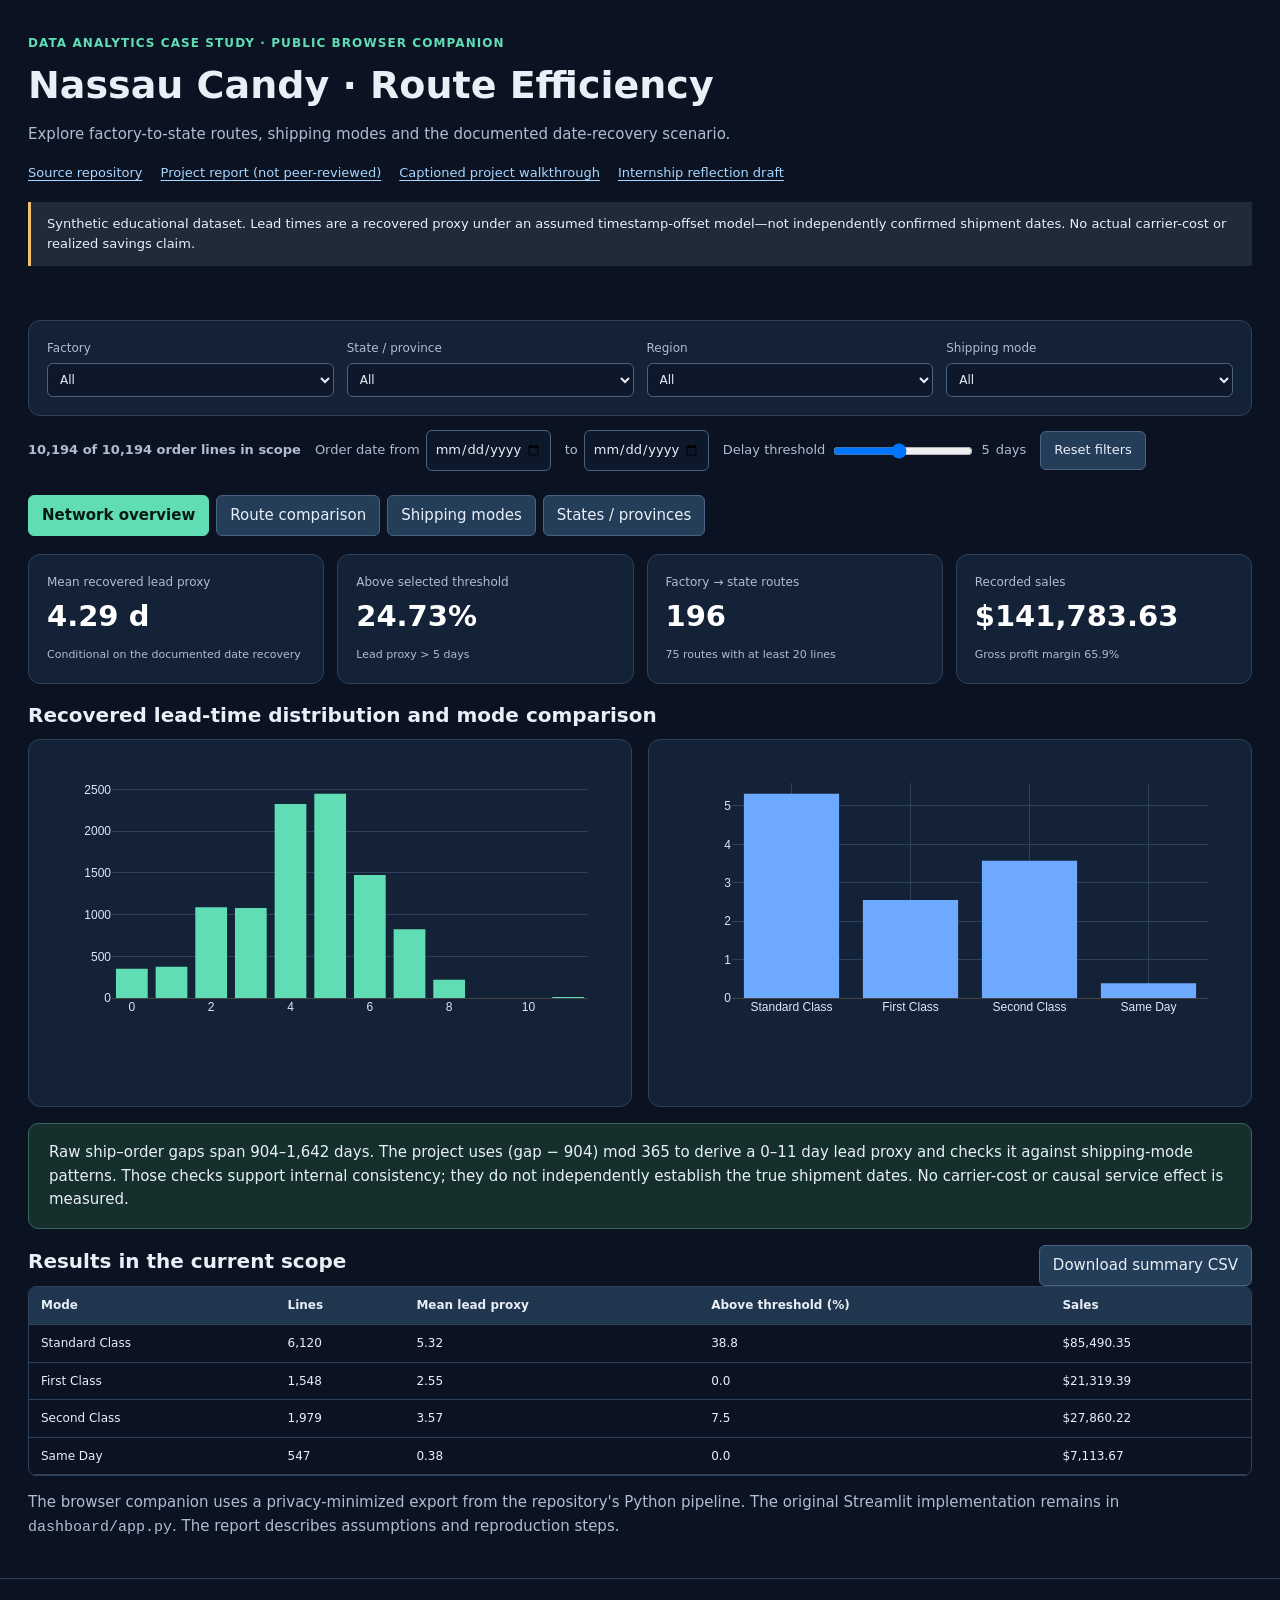
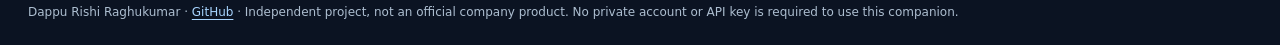
==== docs/index.html @ 2817ee98 "Publish companion web demo, technical report and captioned submission videos" ====
<!doctype html>
<html lang="en"><head><meta charset="utf-8"><meta name="viewport" content="width=device-width, initial-scale=1"><title>Nassau Candy · Route Efficiency | Dappu Rishi Raghukumar</title><meta name="description" content="Explore factory-to-state routes, shipping modes and the documented date-recovery scenario."><link rel="stylesheet" href="assets/style.css"><script src="assets/plotly.min.js" defer></script><script src="assets/app.js" defer></script></head>
<body><header><div class="eyebrow">Data analytics case study · Public browser companion</div><h1>Nassau Candy · Route Efficiency</h1><p class="sub">Explore factory-to-state routes, shipping modes and the documented date-recovery scenario.</p><div class="resources"><a href="https://github.com/rishi-1603/Factory-to-Customer-Shipping-Route-Efficiency-Analysis-for-Nassau-Candy-Distributor">Source repository</a><a href="project-report.pdf">Project report (not peer-reviewed)</a><a href="project-explanation.html">Captioned project walkthrough</a><a href="internship-reflection.html">Internship reflection draft</a></div><div class="notice">Synthetic educational dataset. Lead times are a recovered proxy under an assumed timestamp-offset model—not independently confirmed shipment dates. No actual carrier-cost or realized savings claim.</div></header>
<main><div class="filters"><label for="factory">Factory<select id="factory"><option value="">All</option></select></label><label for="state">State / province<select id="state"><option value="">All</option></select></label><label for="region">Region<select id="region"><option value="">All</option></select></label><label for="mode">Shipping mode<select id="mode"><option value="">All</option></select></label></div><div class="scope"><strong id="scope">Loading data…</strong><label for="fromDate">Order date from <input type="date" id="fromDate"></label><label for="toDate">to <input type="date" id="toDate"></label><label for="threshold">Delay threshold <input type="range" id="threshold" min="0" max="11" value="5"><span id="thresholdValue">5</span> days</label><button id="reset">Reset filters</button></div><div class="tabs" role="tablist" aria-label="Analysis sections"><button role="tab" aria-controls="viewPanel" aria-selected="true" data-tab="overview">Network overview</button><button role="tab" aria-controls="viewPanel" aria-selected="false" data-tab="routes">Route comparison</button><button role="tab" aria-controls="viewPanel" aria-selected="false" data-tab="modes">Shipping modes</button><button role="tab" aria-controls="viewPanel" aria-selected="false" data-tab="regions">States / provinces</button></div><p id="loading">Loading the de-identified analytical dataset…</p><div id="empty" class="empty" hidden>No records match these filters. Use Reset filters to restore the full dataset.</div><section id="output"><div id="kpis" class="kpis"></div><div role="tabpanel" id="viewPanel" tabindex="0"><h2 id="viewTitle">Analysis</h2><div class="charts"><div class="card"><div id="chart1" class="plot" role="img" aria-label="First analytical chart; numerical values are also in the table"></div></div><div class="card"><div id="chart2" class="plot" role="img" aria-label="Second analytical chart; numerical values are also in the table"></div></div></div><p id="insight" class="summary"></p><div class="split"><h2>Results in the current scope</h2><button id="download">Download summary CSV</button></div><div class="tablewrap" tabindex="0" role="region" aria-label="Analytical results table"><table><thead id="tableHead"></thead><tbody id="tableBody"></tbody></table></div></div></section><p class="muted">The browser companion uses a privacy-minimized export from the repository's Python pipeline. The original Streamlit implementation remains in <code>dashboard/app.py</code>. The report describes assumptions and reproduction steps.</p></main><footer>Dappu Rishi Raghukumar · <a href="https://github.com/rishi-1603">GitHub</a> · Independent project, not an official company product. No private account or API key is required to use this companion.</footer></body></html>
---- docs/assets/style.css ----
:root{--bg:#0b1322;--panel:#142237;--border:#2d415a;--text:#e8eff7;--muted:#adbed0;--accent:#61ddb5}*{box-sizing:border-box}body{margin:0;background:var(--bg);color:var(--text);font:15px/1.55 system-ui,Arial,sans-serif}a{color:#a8d5ff;text-underline-offset:3px}button,select,input{font:inherit}button,a,input,select{outline-offset:4px}button:focus-visible,a:focus-visible,input:focus-visible,select:focus-visible{outline:3px solid #f9cf65}header,main,footer{max-width:1280px;margin:auto;padding:24px 28px}header{padding-top:34px;padding-bottom:12px}.eyebrow{font-size:12px;letter-spacing:.09em;text-transform:uppercase;color:var(--accent);font-weight:700}h1{font-size:clamp(26px,4vw,38px);line-height:1.2;margin:10px 0}h2{font-size:20px;margin:0 0 8px}h3{font-size:16px;margin:0}.sub,.muted{color:var(--muted)}.sub{max-width:900px}.notice{padding:12px 16px;border-left:3px solid #ecc169;background:#202b39;font-size:13px;margin:18px 0}.resources{display:flex;flex-wrap:wrap;gap:9px 18px;margin:17px 0;font-size:13px}.filters{display:grid;grid-template-columns:repeat(4,minmax(0,1fr));gap:13px;background:var(--panel);padding:18px;border:1px solid var(--border);border-radius:12px}.filters label{display:flex;flex-direction:column;gap:6px;font-size:12px;color:var(--muted)}select,input{min-width:0;max-width:100%;background:#0d192a;color:var(--text);border:1px solid #4b6381;border-radius:6px;padding:8px}input[type=checkbox]{accent-color:var(--accent)}.scope{display:flex;align-items:center;gap:14px;flex-wrap:wrap;margin:14px 0;color:var(--muted);font-size:13px}.scope label{display:flex;align-items:center;gap:6px}.button,button{background:#243d58;color:var(--text);border:1px solid #4b6381;padding:8px 13px;border-radius:6px;cursor:pointer}.tabs{display:flex;gap:7px;flex-wrap:wrap;margin:24px 0 18px}.tabs button[aria-selected=true]{background:var(--accent);color:#071a13;border-color:var(--accent);font-weight:700}.kpis{display:grid;grid-template-columns:repeat(4,minmax(0,1fr));gap:13px;margin:16px 0}.kpi,.card{background:var(--panel);border:1px solid var(--border);border-radius:12px;padding:18px}.kpi .label{font-size:12px;color:var(--muted)}.value{font-size:29px;line-height:1.2;font-weight:750;margin:8px 0;color:#fff}.kpi small{color:var(--muted);font-size:11px}.charts{display:grid;grid-template-columns:1fr 1fr;gap:16px}.plot{width:100%;height:330px}.card p{font-size:13px;color:var(--muted)}.tablewrap{overflow:auto;max-height:480px;border:1px solid var(--border);border-radius:8px}table{border-collapse:collapse;width:100%;font-size:12px;text-align:left}th{background:#20354e;position:sticky;top:0;font-weight:650}td,th{padding:9px 12px;border-bottom:1px solid var(--border);white-space:nowrap}tbody tr:hover{background:#1d3048}.summary{padding:17px 20px;border:1px solid #37675a;background:#15302c;border-radius:10px;margin:16px 0}.empty{padding:40px;border:1px dashed var(--border);text-align:center;color:var(--muted)}[hidden]{display:none!important}.player{width:100%;max-width:1100px;background:#000;border:1px solid var(--border);border-radius:10px}footer{font-size:12px;color:var(--muted);border-top:1px solid var(--border)}.error{color:#ffb4b4}.split{display:flex;justify-content:space-between;gap:10px;align-items:center;flex-wrap:wrap}@media(max-width:800px){header,main,footer{padding:20px 16px}.filters,.kpis{grid-template-columns:repeat(2,minmax(0,1fr))}.charts{grid-template-columns:1fr}.value{font-size:25px}}@media(prefers-reduced-motion:reduce){*{scroll-behavior:auto!important}}
.charts>.card{min-width:0}.plot{min-width:0;overflow:hidden}.tablewrap{max-width:100%}
#threshold{width:140px}.scope label{max-width:100%;flex-wrap:wrap}.scope input[type=date]{max-width:170px}
@media(max-width:450px){.value{font-size:19px}.kpi{padding:14px}}
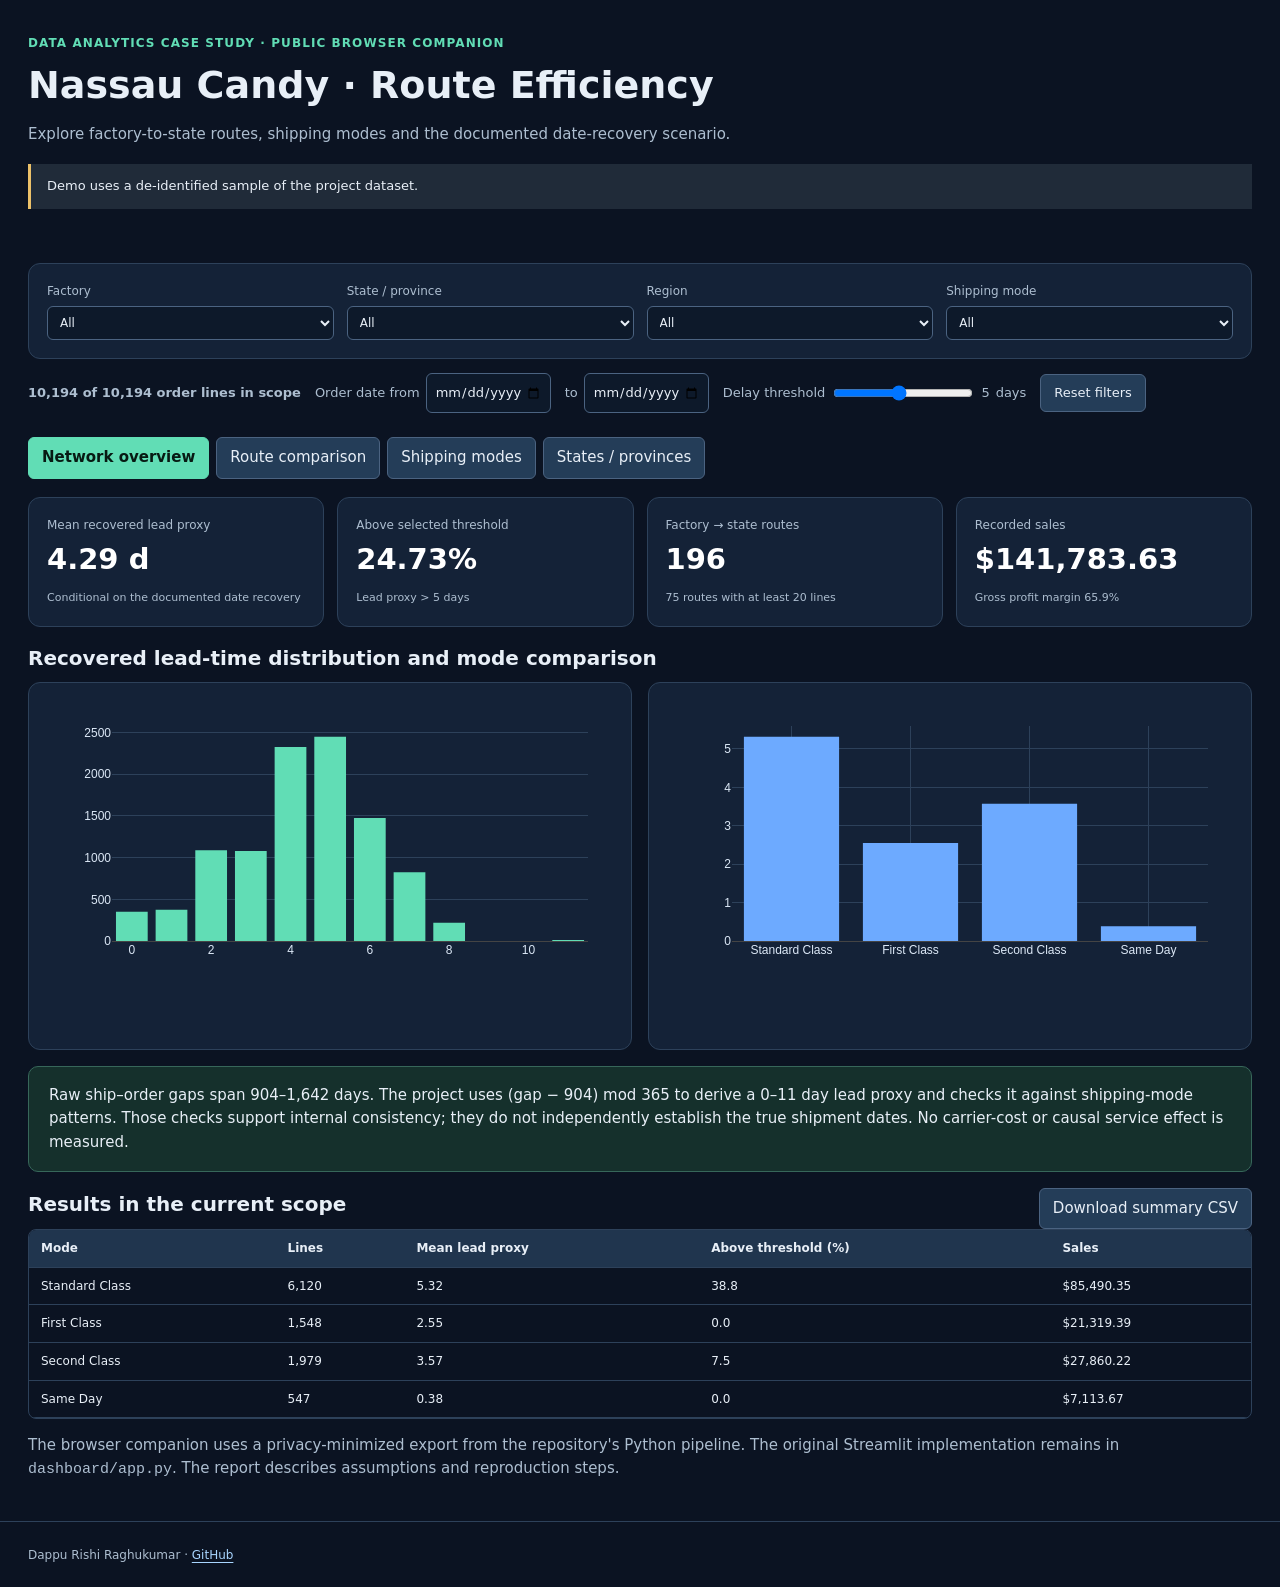
==== commit 7118f5a0: "ui: clean up dashboard header, remove repo links" ====
--- a/docs/index.html
+++ b/docs/index.html
@@ -1,4 +1,4 @@
 <!doctype html>
 <html lang="en"><head><meta charset="utf-8"><meta name="viewport" content="width=device-width, initial-scale=1"><title>Nassau Candy · Route Efficiency | Dappu Rishi Raghukumar</title><meta name="description" content="Explore factory-to-state routes, shipping modes and the documented date-recovery scenario."><link rel="stylesheet" href="assets/style.css"><script src="assets/plotly.min.js" defer></script><script src="assets/app.js" defer></script></head>
-<body><header><div class="eyebrow">Data analytics case study · Public browser companion</div><h1>Nassau Candy · Route Efficiency</h1><p class="sub">Explore factory-to-state routes, shipping modes and the documented date-recovery scenario.</p><div class="resources"><a href="https://github.com/rishi-1603/Factory-to-Customer-Shipping-Route-Efficiency-Analysis-for-Nassau-Candy-Distributor">Source repository</a><a href="project-report.pdf">Project report (not peer-reviewed)</a><a href="project-explanation.html">Captioned project walkthrough</a><a href="internship-reflection.html">Internship reflection draft</a></div><div class="notice">Synthetic educational dataset. Lead times are a recovered proxy under an assumed timestamp-offset model—not independently confirmed shipment dates. No actual carrier-cost or realized savings claim.</div></header>
-<main><div class="filters"><label for="factory">Factory<select id="factory"><option value="">All</option></select></label><label for="state">State / province<select id="state"><option value="">All</option></select></label><label for="region">Region<select id="region"><option value="">All</option></select></label><label for="mode">Shipping mode<select id="mode"><option value="">All</option></select></label></div><div class="scope"><strong id="scope">Loading data…</strong><label for="fromDate">Order date from <input type="date" id="fromDate"></label><label for="toDate">to <input type="date" id="toDate"></label><label for="threshold">Delay threshold <input type="range" id="threshold" min="0" max="11" value="5"><span id="thresholdValue">5</span> days</label><button id="reset">Reset filters</button></div><div class="tabs" role="tablist" aria-label="Analysis sections"><button role="tab" aria-controls="viewPanel" aria-selected="true" data-tab="overview">Network overview</button><button role="tab" aria-controls="viewPanel" aria-selected="false" data-tab="routes">Route comparison</button><button role="tab" aria-controls="viewPanel" aria-selected="false" data-tab="modes">Shipping modes</button><button role="tab" aria-controls="viewPanel" aria-selected="false" data-tab="regions">States / provinces</button></div><p id="loading">Loading the de-identified analytical dataset…</p><div id="empty" class="empty" hidden>No records match these filters. Use Reset filters to restore the full dataset.</div><section id="output"><div id="kpis" class="kpis"></div><div role="tabpanel" id="viewPanel" tabindex="0"><h2 id="viewTitle">Analysis</h2><div class="charts"><div class="card"><div id="chart1" class="plot" role="img" aria-label="First analytical chart; numerical values are also in the table"></div></div><div class="card"><div id="chart2" class="plot" role="img" aria-label="Second analytical chart; numerical values are also in the table"></div></div></div><p id="insight" class="summary"></p><div class="split"><h2>Results in the current scope</h2><button id="download">Download summary CSV</button></div><div class="tablewrap" tabindex="0" role="region" aria-label="Analytical results table"><table><thead id="tableHead"></thead><tbody id="tableBody"></tbody></table></div></div></section><p class="muted">The browser companion uses a privacy-minimized export from the repository's Python pipeline. The original Streamlit implementation remains in <code>dashboard/app.py</code>. The report describes assumptions and reproduction steps.</p></main><footer>Dappu Rishi Raghukumar · <a href="https://github.com/rishi-1603">GitHub</a> · Independent project, not an official company product. No private account or API key is required to use this companion.</footer></body></html>+<body><header><div class="eyebrow">Data analytics case study · Public browser companion</div><h1>Nassau Candy · Route Efficiency</h1><p class="sub">Explore factory-to-state routes, shipping modes and the documented date-recovery scenario.</p><div class="notice">Demo uses a de-identified sample of the project dataset.</div></header>
+<main><div class="filters"><label for="factory">Factory<select id="factory"><option value="">All</option></select></label><label for="state">State / province<select id="state"><option value="">All</option></select></label><label for="region">Region<select id="region"><option value="">All</option></select></label><label for="mode">Shipping mode<select id="mode"><option value="">All</option></select></label></div><div class="scope"><strong id="scope">Loading data…</strong><label for="fromDate">Order date from <input type="date" id="fromDate"></label><label for="toDate">to <input type="date" id="toDate"></label><label for="threshold">Delay threshold <input type="range" id="threshold" min="0" max="11" value="5"><span id="thresholdValue">5</span> days</label><button id="reset">Reset filters</button></div><div class="tabs" role="tablist" aria-label="Analysis sections"><button role="tab" aria-controls="viewPanel" aria-selected="true" data-tab="overview">Network overview</button><button role="tab" aria-controls="viewPanel" aria-selected="false" data-tab="routes">Route comparison</button><button role="tab" aria-controls="viewPanel" aria-selected="false" data-tab="modes">Shipping modes</button><button role="tab" aria-controls="viewPanel" aria-selected="false" data-tab="regions">States / provinces</button></div><p id="loading">Loading the de-identified analytical dataset…</p><div id="empty" class="empty" hidden>No records match these filters. Use Reset filters to restore the full dataset.</div><section id="output"><div id="kpis" class="kpis"></div><div role="tabpanel" id="viewPanel" tabindex="0"><h2 id="viewTitle">Analysis</h2><div class="charts"><div class="card"><div id="chart1" class="plot" role="img" aria-label="First analytical chart; numerical values are also in the table"></div></div><div class="card"><div id="chart2" class="plot" role="img" aria-label="Second analytical chart; numerical values are also in the table"></div></div></div><p id="insight" class="summary"></p><div class="split"><h2>Results in the current scope</h2><button id="download">Download summary CSV</button></div><div class="tablewrap" tabindex="0" role="region" aria-label="Analytical results table"><table><thead id="tableHead"></thead><tbody id="tableBody"></tbody></table></div></div></section><p class="muted">The browser companion uses a privacy-minimized export from the repository's Python pipeline. The original Streamlit implementation remains in <code>dashboard/app.py</code>. The report describes assumptions and reproduction steps.</p></main><footer>Dappu Rishi Raghukumar · <a href="https://github.com/rishi-1603">GitHub</a></footer></body></html>
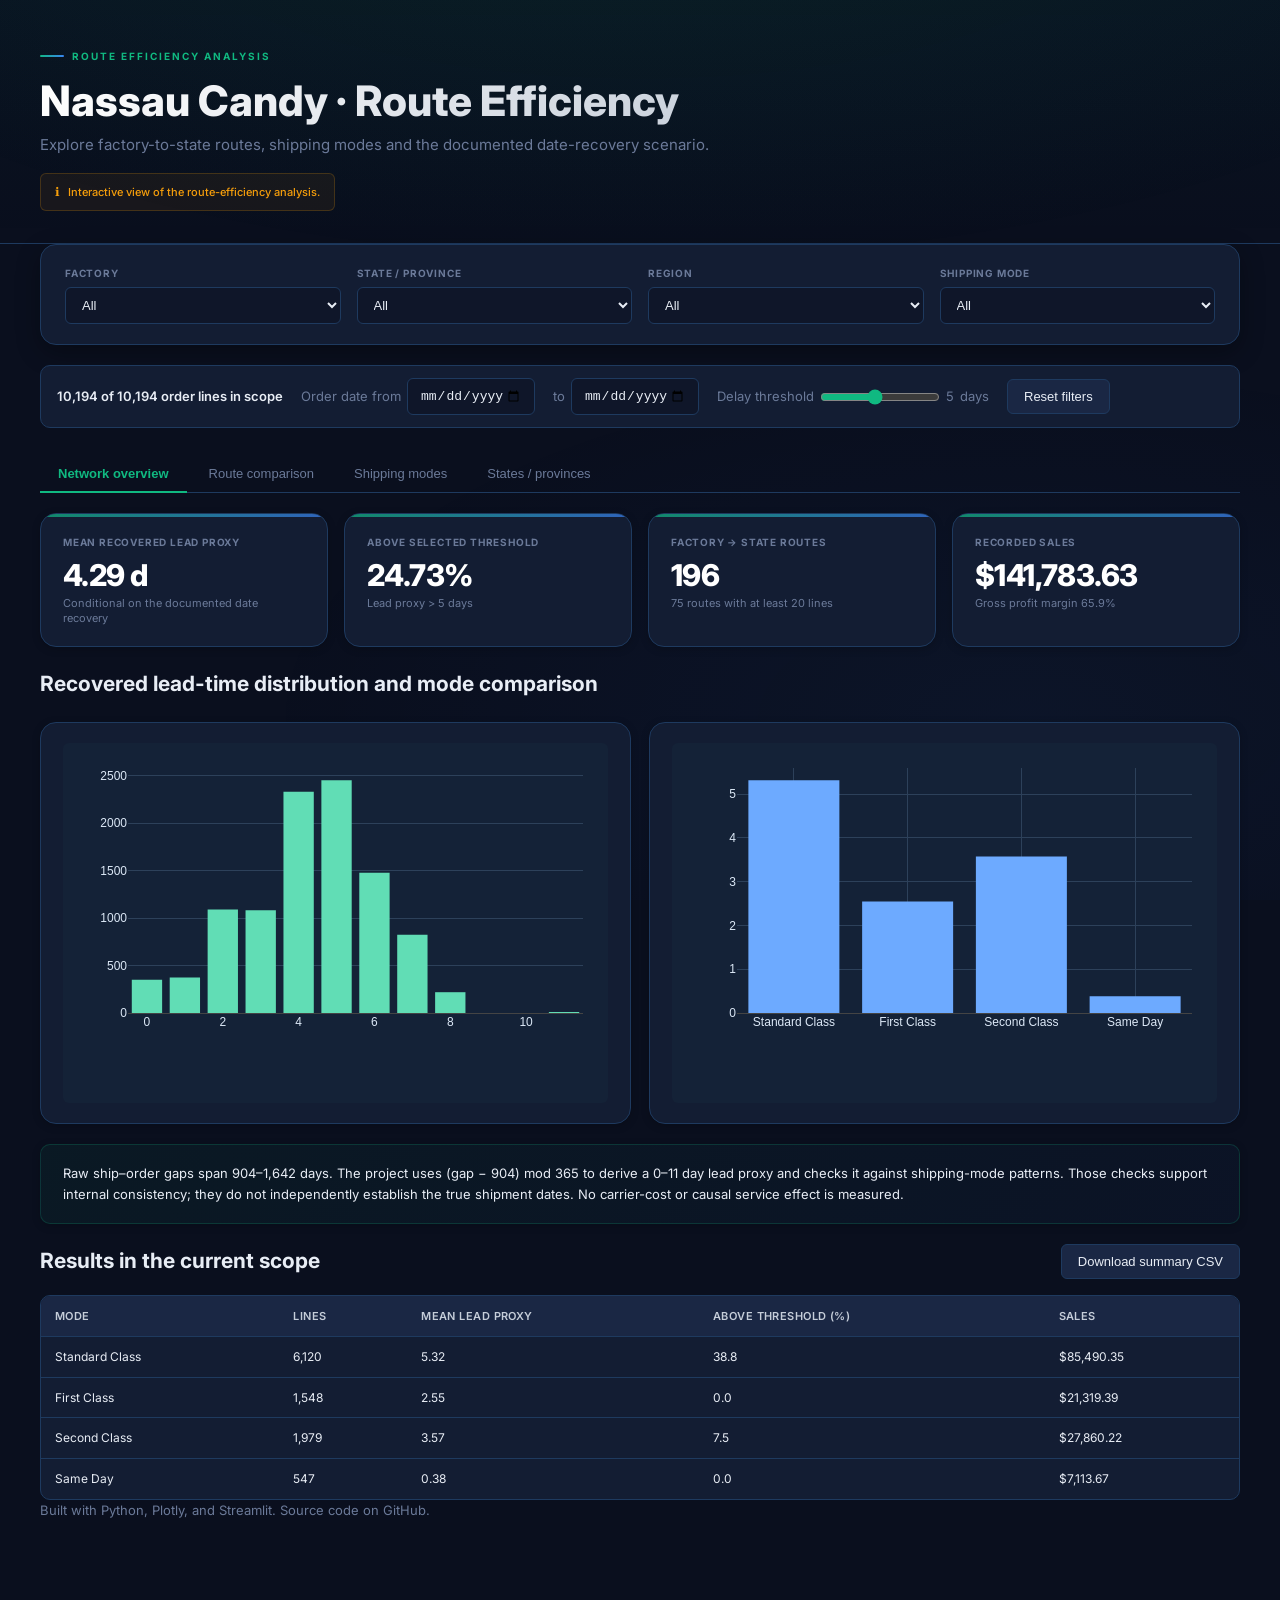
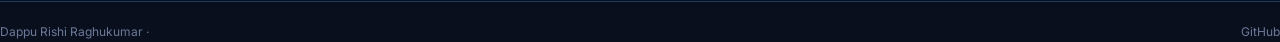
==== commit 916bb459: "ui: simplify dashboard text, remove AI-sounding language" ====
--- a/docs/index.html
+++ b/docs/index.html
@@ -1,4 +1,4 @@
 <!doctype html>
 <html lang="en"><head><meta charset="utf-8"><meta name="viewport" content="width=device-width, initial-scale=1"><title>Nassau Candy · Route Efficiency | Dappu Rishi Raghukumar</title><meta name="description" content="Explore factory-to-state routes, shipping modes and the documented date-recovery scenario."><link rel="stylesheet" href="assets/style.css"><script src="assets/plotly.min.js" defer></script><script src="assets/app.js" defer></script></head>
-<body><header><div class="eyebrow">Data analytics case study · Public browser companion</div><h1>Nassau Candy · Route Efficiency</h1><p class="sub">Explore factory-to-state routes, shipping modes and the documented date-recovery scenario.</p><div class="notice">Demo uses a de-identified sample of the project dataset.</div></header>
-<main><div class="filters"><label for="factory">Factory<select id="factory"><option value="">All</option></select></label><label for="state">State / province<select id="state"><option value="">All</option></select></label><label for="region">Region<select id="region"><option value="">All</option></select></label><label for="mode">Shipping mode<select id="mode"><option value="">All</option></select></label></div><div class="scope"><strong id="scope">Loading data…</strong><label for="fromDate">Order date from <input type="date" id="fromDate"></label><label for="toDate">to <input type="date" id="toDate"></label><label for="threshold">Delay threshold <input type="range" id="threshold" min="0" max="11" value="5"><span id="thresholdValue">5</span> days</label><button id="reset">Reset filters</button></div><div class="tabs" role="tablist" aria-label="Analysis sections"><button role="tab" aria-controls="viewPanel" aria-selected="true" data-tab="overview">Network overview</button><button role="tab" aria-controls="viewPanel" aria-selected="false" data-tab="routes">Route comparison</button><button role="tab" aria-controls="viewPanel" aria-selected="false" data-tab="modes">Shipping modes</button><button role="tab" aria-controls="viewPanel" aria-selected="false" data-tab="regions">States / provinces</button></div><p id="loading">Loading the de-identified analytical dataset…</p><div id="empty" class="empty" hidden>No records match these filters. Use Reset filters to restore the full dataset.</div><section id="output"><div id="kpis" class="kpis"></div><div role="tabpanel" id="viewPanel" tabindex="0"><h2 id="viewTitle">Analysis</h2><div class="charts"><div class="card"><div id="chart1" class="plot" role="img" aria-label="First analytical chart; numerical values are also in the table"></div></div><div class="card"><div id="chart2" class="plot" role="img" aria-label="Second analytical chart; numerical values are also in the table"></div></div></div><p id="insight" class="summary"></p><div class="split"><h2>Results in the current scope</h2><button id="download">Download summary CSV</button></div><div class="tablewrap" tabindex="0" role="region" aria-label="Analytical results table"><table><thead id="tableHead"></thead><tbody id="tableBody"></tbody></table></div></div></section><p class="muted">The browser companion uses a privacy-minimized export from the repository's Python pipeline. The original Streamlit implementation remains in <code>dashboard/app.py</code>. The report describes assumptions and reproduction steps.</p></main><footer>Dappu Rishi Raghukumar · <a href="https://github.com/rishi-1603">GitHub</a></footer></body></html>+<body><header><div class="eyebrow">Route Efficiency Analysis</div><h1>Nassau Candy · Route Efficiency</h1><p class="sub">Explore factory-to-state routes, shipping modes and the documented date-recovery scenario.</p><div class="notice">Interactive view of the route-efficiency analysis.</div></header>
+<main><div class="filters"><label for="factory">Factory<select id="factory"><option value="">All</option></select></label><label for="state">State / province<select id="state"><option value="">All</option></select></label><label for="region">Region<select id="region"><option value="">All</option></select></label><label for="mode">Shipping mode<select id="mode"><option value="">All</option></select></label></div><div class="scope"><strong id="scope">Loading data…</strong><label for="fromDate">Order date from <input type="date" id="fromDate"></label><label for="toDate">to <input type="date" id="toDate"></label><label for="threshold">Delay threshold <input type="range" id="threshold" min="0" max="11" value="5"><span id="thresholdValue">5</span> days</label><button id="reset">Reset filters</button></div><div class="tabs" role="tablist" aria-label="Analysis sections"><button role="tab" aria-controls="viewPanel" aria-selected="true" data-tab="overview">Network overview</button><button role="tab" aria-controls="viewPanel" aria-selected="false" data-tab="routes">Route comparison</button><button role="tab" aria-controls="viewPanel" aria-selected="false" data-tab="modes">Shipping modes</button><button role="tab" aria-controls="viewPanel" aria-selected="false" data-tab="regions">States / provinces</button></div><p id="loading">Loading the de-identified analytical dataset…</p><div id="empty" class="empty" hidden>No records match these filters. Use Reset filters to restore the full dataset.</div><section id="output"><div id="kpis" class="kpis"></div><div role="tabpanel" id="viewPanel" tabindex="0"><h2 id="viewTitle">Analysis</h2><div class="charts"><div class="card"><div id="chart1" class="plot" role="img" aria-label="First analytical chart; numerical values are also in the table"></div></div><div class="card"><div id="chart2" class="plot" role="img" aria-label="Second analytical chart; numerical values are also in the table"></div></div></div><p id="insight" class="summary"></p><div class="split"><h2>Results in the current scope</h2><button id="download">Download summary CSV</button></div><div class="tablewrap" tabindex="0" role="region" aria-label="Analytical results table"><table><thead id="tableHead"></thead><tbody id="tableBody"></tbody></table></div></div></section><p class="muted">Built with Python, Plotly, and Streamlit. Source code on GitHub.</p></main><footer>Dappu Rishi Raghukumar · <a href="https://github.com/rishi-1603">GitHub</a></footer></body></html>
--- a/docs/assets/style.css
+++ b/docs/assets/style.css
@@ -1,4 +1,456 @@
-:root{--bg:#0b1322;--panel:#142237;--border:#2d415a;--text:#e8eff7;--muted:#adbed0;--accent:#61ddb5}*{box-sizing:border-box}body{margin:0;background:var(--bg);color:var(--text);font:15px/1.55 system-ui,Arial,sans-serif}a{color:#a8d5ff;text-underline-offset:3px}button,select,input{font:inherit}button,a,input,select{outline-offset:4px}button:focus-visible,a:focus-visible,input:focus-visible,select:focus-visible{outline:3px solid #f9cf65}header,main,footer{max-width:1280px;margin:auto;padding:24px 28px}header{padding-top:34px;padding-bottom:12px}.eyebrow{font-size:12px;letter-spacing:.09em;text-transform:uppercase;color:var(--accent);font-weight:700}h1{font-size:clamp(26px,4vw,38px);line-height:1.2;margin:10px 0}h2{font-size:20px;margin:0 0 8px}h3{font-size:16px;margin:0}.sub,.muted{color:var(--muted)}.sub{max-width:900px}.notice{padding:12px 16px;border-left:3px solid #ecc169;background:#202b39;font-size:13px;margin:18px 0}.resources{display:flex;flex-wrap:wrap;gap:9px 18px;margin:17px 0;font-size:13px}.filters{display:grid;grid-template-columns:repeat(4,minmax(0,1fr));gap:13px;background:var(--panel);padding:18px;border:1px solid var(--border);border-radius:12px}.filters label{display:flex;flex-direction:column;gap:6px;font-size:12px;color:var(--muted)}select,input{min-width:0;max-width:100%;background:#0d192a;color:var(--text);border:1px solid #4b6381;border-radius:6px;padding:8px}input[type=checkbox]{accent-color:var(--accent)}.scope{display:flex;align-items:center;gap:14px;flex-wrap:wrap;margin:14px 0;color:var(--muted);font-size:13px}.scope label{display:flex;align-items:center;gap:6px}.button,button{background:#243d58;color:var(--text);border:1px solid #4b6381;padding:8px 13px;border-radius:6px;cursor:pointer}.tabs{display:flex;gap:7px;flex-wrap:wrap;margin:24px 0 18px}.tabs button[aria-selected=true]{background:var(--accent);color:#071a13;border-color:var(--accent);font-weight:700}.kpis{display:grid;grid-template-columns:repeat(4,minmax(0,1fr));gap:13px;margin:16px 0}.kpi,.card{background:var(--panel);border:1px solid var(--border);border-radius:12px;padding:18px}.kpi .label{font-size:12px;color:var(--muted)}.value{font-size:29px;line-height:1.2;font-weight:750;margin:8px 0;color:#fff}.kpi small{color:var(--muted);font-size:11px}.charts{display:grid;grid-template-columns:1fr 1fr;gap:16px}.plot{width:100%;height:330px}.card p{font-size:13px;color:var(--muted)}.tablewrap{overflow:auto;max-height:480px;border:1px solid var(--border);border-radius:8px}table{border-collapse:collapse;width:100%;font-size:12px;text-align:left}th{background:#20354e;position:sticky;top:0;font-weight:650}td,th{padding:9px 12px;border-bottom:1px solid var(--border);white-space:nowrap}tbody tr:hover{background:#1d3048}.summary{padding:17px 20px;border:1px solid #37675a;background:#15302c;border-radius:10px;margin:16px 0}.empty{padding:40px;border:1px dashed var(--border);text-align:center;color:var(--muted)}[hidden]{display:none!important}.player{width:100%;max-width:1100px;background:#000;border:1px solid var(--border);border-radius:10px}footer{font-size:12px;color:var(--muted);border-top:1px solid var(--border)}.error{color:#ffb4b4}.split{display:flex;justify-content:space-between;gap:10px;align-items:center;flex-wrap:wrap}@media(max-width:800px){header,main,footer{padding:20px 16px}.filters,.kpis{grid-template-columns:repeat(2,minmax(0,1fr))}.charts{grid-template-columns:1fr}.value{font-size:25px}}@media(prefers-reduced-motion:reduce){*{scroll-behavior:auto!important}}
-.charts>.card{min-width:0}.plot{min-width:0;overflow:hidden}.tablewrap{max-width:100%}
-#threshold{width:140px}.scope label{max-width:100%;flex-wrap:wrap}.scope input[type=date]{max-width:170px}
-@media(max-width:450px){.value{font-size:19px}.kpi{padding:14px}}
+@import url('https://fonts.googleapis.com/css2?family=Inter:wght@300;400;500;600;700;800&display=swap');
+
+:root{
+  --bg:#0a0f1e;
+  --bg-2:#0f1629;
+  --panel:#131d33;
+  --panel-2:#1a2744;
+  --panel-3:#213052;
+  --border:#1e3a5f;
+  --border-light:#2a4a73;
+  --text:#e8edf5;
+  --text-2:#c5cdd9;
+  --muted:#6b7a99;
+  --accent:#10b981;
+  --accent-glow:rgba(16,185,129,.15);
+  --accent-2:#3b82f6;
+  --accent-3:#8b5cf6;
+  --warn:#f59e0b;
+  --danger:#ef4444;
+  --success:#10b981;
+  --gradient-1:linear-gradient(135deg,#0a0f1e 0%,#131d33 50%,#0f1629 100%);
+  --gradient-accent:linear-gradient(135deg,#10b981 0%,#3b82f6 100%);
+  --shadow-sm:0 2px 8px rgba(0,0,0,.2);
+  --shadow-md:0 8px 24px rgba(0,0,0,.3);
+  --shadow-lg:0 16px 48px rgba(0,0,0,.4);
+  --radius-sm:6px;
+  --radius-md:10px;
+  --radius-lg:16px;
+  --radius-xl:24px;
+}
+
+*,*::before,*::after{box-sizing:border-box;margin:0;padding:0}
+
+body{
+  font:14px/1.65 'Inter',-apple-system,BlinkMacSystemFont,'Segoe UI',Roboto,Helvetica,Arial,sans-serif;
+  background:var(--bg);
+  color:var(--text);
+  -webkit-font-smoothing:antialiased;
+  -moz-osx-font-smoothing:grayscale;
+  min-height:100vh;
+}
+
+body::before{
+  content:'';
+  position:fixed;
+  top:0;left:0;right:0;bottom:0;
+  background:
+    radial-gradient(ellipse 80% 50% at 50% -20%,rgba(16,185,129,.08),transparent),
+    radial-gradient(ellipse 60% 40% at 80% 80%,rgba(59,130,246,.05),transparent);
+  pointer-events:none;
+  z-index:0;
+}
+
+a{color:var(--accent-2);text-decoration:none;transition:color .2s}
+a:hover{color:var(--accent)}
+
+/* ===== HEADER ===== */
+header{
+  position:relative;
+  z-index:1;
+  max-width:1400px;
+  margin:0 auto;
+  padding:48px 40px 32px;
+  border-bottom:1px solid var(--border);
+  background:linear-gradient(180deg,rgba(16,185,129,.03) 0%,transparent 100%);
+}
+
+.eyebrow{
+  font-size:10px;
+  letter-spacing:.2em;
+  text-transform:uppercase;
+  color:var(--accent);
+  font-weight:700;
+  margin-bottom:12px;
+  display:flex;
+  align-items:center;
+  gap:8px;
+}
+.eyebrow::before{
+  content:'';
+  width:24px;
+  height:2px;
+  background:var(--gradient-accent);
+  border-radius:1px;
+}
+
+h1{
+  font-size:clamp(28px,4vw,42px);
+  line-height:1.15;
+  margin:0 0 8px;
+  font-weight:800;
+  background:linear-gradient(135deg,#fff 0%,#a0aec0 100%);
+  -webkit-background-clip:text;
+  -webkit-text-fill-color:transparent;
+  background-clip:text;
+}
+
+.sub{
+  color:var(--muted);
+  font-size:15px;
+  max-width:760px;
+  margin:0;
+  line-height:1.6;
+}
+
+.notice{
+  display:inline-flex;
+  align-items:center;
+  gap:8px;
+  padding:8px 14px;
+  border:1px solid rgba(245,158,11,.2);
+  background:rgba(245,158,11,.06);
+  font-size:11px;
+  color:var(--warn);
+  margin:16px 0 0;
+  border-radius:var(--radius-sm);
+  font-weight:500;
+}
+.notice::before{content:'ℹ';font-size:12px}
+
+/* ===== MAIN ===== */
+main{
+  position:relative;
+  z-index:1;
+  max-width:1400px;
+  margin:0 auto;
+  padding:0 40px 40px;
+}
+
+/* ===== FILTERS ===== */
+.filters{
+  display:grid;
+  grid-template-columns:repeat(auto-fit,minmax(180px,1fr));
+  gap:16px;
+  background:var(--panel);
+  padding:20px 24px;
+  border:1px solid var(--border);
+  border-radius:var(--radius-lg);
+  box-shadow:var(--shadow-md);
+  margin-bottom:20px;
+}
+.filters label{
+  display:flex;
+  flex-direction:column;
+  gap:6px;
+  font-size:10px;
+  color:var(--muted);
+  text-transform:uppercase;
+  letter-spacing:.08em;
+  font-weight:700;
+}
+select,input[type=text],input[type=date],input[type=number]{
+  min-width:0;
+  max-width:100%;
+  background:var(--bg-2);
+  color:var(--text);
+  border:1px solid var(--border);
+  border-radius:var(--radius-sm);
+  padding:9px 12px;
+  transition:all .2s ease;
+  font-size:13px;
+}
+select:hover,input:hover{border-color:var(--border-light)}
+select:focus,input:focus{
+  border-color:var(--accent);
+  outline:none;
+  box-shadow:0 0 0 3px var(--accent-glow);
+}
+input[type=checkbox]{accent-color:var(--accent);width:16px;height:16px;cursor:pointer}
+input[type=range]{accent-color:var(--accent);cursor:pointer}
+
+.scope{
+  display:flex;
+  align-items:center;
+  gap:18px;
+  flex-wrap:wrap;
+  margin:16px 0 20px;
+  color:var(--muted);
+  font-size:13px;
+  padding:12px 16px;
+  background:var(--panel);
+  border:1px solid var(--border);
+  border-radius:var(--radius-md);
+}
+.scope strong{color:var(--text);font-weight:600}
+.scope label{display:flex;align-items:center;gap:6px;cursor:pointer}
+.scope input[type=date]{max-width:150px}
+
+button{
+  background:var(--panel-2);
+  color:var(--text);
+  border:1px solid var(--border);
+  padding:9px 16px;
+  border-radius:var(--radius-sm);
+  cursor:pointer;
+  transition:all .2s ease;
+  font-weight:500;
+  font-size:13px;
+}
+button:hover{
+  background:var(--accent);
+  color:#071a13;
+  border-color:var(--accent);
+  transform:translateY(-1px);
+  box-shadow:0 4px 12px var(--accent-glow);
+}
+button:active{transform:translateY(0)}
+
+/* ===== TABS ===== */
+.tabs{
+  display:flex;
+  gap:4px;
+  flex-wrap:wrap;
+  margin:28px 0 20px;
+  border-bottom:1px solid var(--border);
+  padding-bottom:0;
+}
+.tabs button{
+  background:transparent;
+  color:var(--muted);
+  border:none;
+  border-bottom:2px solid transparent;
+  padding:10px 18px;
+  border-radius:0;
+  cursor:pointer;
+  font-weight:500;
+  font-size:13px;
+  transition:all .2s ease;
+  margin-bottom:-1px;
+}
+.tabs button:hover{color:var(--text);background:rgba(255,255,255,.03)}
+.tabs button[aria-selected=true]{
+  color:var(--accent);
+  border-bottom-color:var(--accent);
+  font-weight:600;
+  background:transparent;
+}
+
+/* ===== KPI CARDS ===== */
+.kpis{
+  display:grid;
+  grid-template-columns:repeat(4,minmax(0,1fr));
+  gap:16px;
+  margin:20px 0;
+}
+.kpi{
+  background:var(--panel);
+  border:1px solid var(--border);
+  border-radius:var(--radius-lg);
+  padding:20px 22px;
+  position:relative;
+  overflow:hidden;
+  transition:all .25s ease;
+  box-shadow:var(--shadow-sm);
+}
+.kpi::before{
+  content:'';
+  position:absolute;
+  top:0;left:0;right:0;
+  height:3px;
+  background:var(--gradient-accent);
+  opacity:.7;
+}
+.kpi:hover{
+  transform:translateY(-3px);
+  box-shadow:var(--shadow-md);
+  border-color:var(--border-light);
+}
+.kpi .label{
+  font-size:10px;
+  color:var(--muted);
+  text-transform:uppercase;
+  letter-spacing:.08em;
+  font-weight:700;
+  margin-bottom:6px;
+}
+.value{
+  font-size:30px;
+  line-height:1.1;
+  font-weight:800;
+  margin:8px 0 4px;
+  color:#fff;
+  letter-spacing:-.02em;
+}
+.kpi small{
+  color:var(--muted);
+  font-size:11px;
+  display:block;
+  margin-top:4px;
+  line-height:1.4;
+}
+
+/* ===== CHARTS ===== */
+.charts{
+  display:grid;
+  grid-template-columns:1fr 1fr;
+  gap:18px;
+  margin:20px 0;
+}
+.card{
+  background:var(--panel);
+  border:1px solid var(--border);
+  border-radius:var(--radius-lg);
+  padding:20px 22px;
+  box-shadow:var(--shadow-sm);
+  transition:box-shadow .2s ease;
+}
+.card:hover{box-shadow:var(--shadow-md)}
+.card h3{
+  font-size:14px;
+  font-weight:600;
+  color:var(--text-2);
+  margin-bottom:12px;
+  padding-bottom:10px;
+  border-bottom:1px solid var(--border);
+}
+.plot{
+  width:100%;
+  height:360px;
+  border-radius:var(--radius-sm);
+}
+.card p{
+  font-size:13px;
+  color:var(--muted);
+  margin:10px 0 0;
+  line-height:1.5;
+}
+
+/* ===== TABLE ===== */
+.tablewrap{
+  overflow:auto;
+  max-height:500px;
+  border:1px solid var(--border);
+  border-radius:var(--radius-md);
+  background:var(--panel);
+}
+.tablewrap table{
+  border-collapse:collapse;
+  width:100%;
+  font-size:12px;
+  text-align:left;
+}
+th{
+  background:var(--panel-2);
+  position:sticky;
+  top:0;
+  font-weight:600;
+  padding:11px 14px;
+  border-bottom:1px solid var(--border);
+  color:var(--text-2);
+  font-size:11px;
+  text-transform:uppercase;
+  letter-spacing:.04em;
+}
+td{
+  padding:10px 14px;
+  border-bottom:1px solid var(--border);
+  white-space:nowrap;
+  color:var(--text);
+}
+tbody tr:hover{background:rgba(16,185,129,.04)}
+tbody tr:last-child td{border-bottom:none}
+
+/* ===== SUMMARY / INSIGHT ===== */
+.summary{
+  padding:18px 22px;
+  border:1px solid rgba(16,185,129,.2);
+  background:linear-gradient(135deg,rgba(16,185,129,.06) 0%,rgba(59,130,246,.04) 100%);
+  border-radius:var(--radius-md);
+  margin:20px 0;
+  font-size:13px;
+  color:var(--text);
+  line-height:1.6;
+  box-shadow:var(--shadow-sm);
+}
+
+.empty{
+  padding:48px;
+  border:1px dashed var(--border);
+  text-align:center;
+  color:var(--muted);
+  border-radius:var(--radius-md);
+  background:var(--panel);
+}
+
+[hidden]{display:none!important}
+
+/* ===== VIDEO PLAYER ===== */
+.player{
+  width:100%;
+  max-width:1100px;
+  background:#000;
+  border:1px solid var(--border);
+  border-radius:var(--radius-lg);
+  box-shadow:var(--shadow-lg);
+  overflow:hidden;
+}
+
+/* ===== FOOTER ===== */
+footer{
+  font-size:12px;
+  color:var(--muted);
+  border-top:1px solid var(--border);
+  padding-top:20px;
+  margin-top:40px;
+  display:flex;
+  justify-content:space-between;
+  align-items:center;
+  flex-wrap:wrap;
+  gap:8px;
+}
+footer a{color:var(--muted);transition:color .2s}
+footer a:hover{color:var(--accent)}
+
+.error{color:var(--danger)}
+
+.split{
+  display:flex;
+  justify-content:space-between;
+  gap:12px;
+  align-items:center;
+  flex-wrap:wrap;
+  margin:16px 0;
+}
+
+.muted{color:var(--muted);font-size:13px}
+.scope label{max-width:100%;flex-wrap:wrap}
+
+@keyframes fadeIn{
+  from{opacity:0;transform:translateY(8px)}
+  to{opacity:1;transform:translateY(0)}
+}
+main section,main .kpis,main .charts{animation:fadeIn .4s ease-out}
+
+@media(max-width:1024px){
+  header,main,footer{padding:20px 24px}
+  .kpis{grid-template-columns:repeat(2,minmax(0,1fr))}
+  .charts{grid-template-columns:1fr}
+  .value{font-size:26px}
+}
+@media(max-width:640px){
+  header,main,footer{padding:16px 16px}
+  .filters{grid-template-columns:1fr}
+  .kpis{grid-template-columns:1fr 1fr}
+  .value{font-size:22px}
+  h1{font-size:24px}
+  .plot{height:280px}
+}
+@media(prefers-reduced-motion:reduce){
+  *,*::before,*::after{transition:none!important;animation:none!important}
+}
+.charts>.card{min-width:0}
+.plot{min-width:0;overflow:hidden}
+.tablewrap{max-width:100%}
+input[type=date]{max-width:160px}
+#threshold{width:120px}
